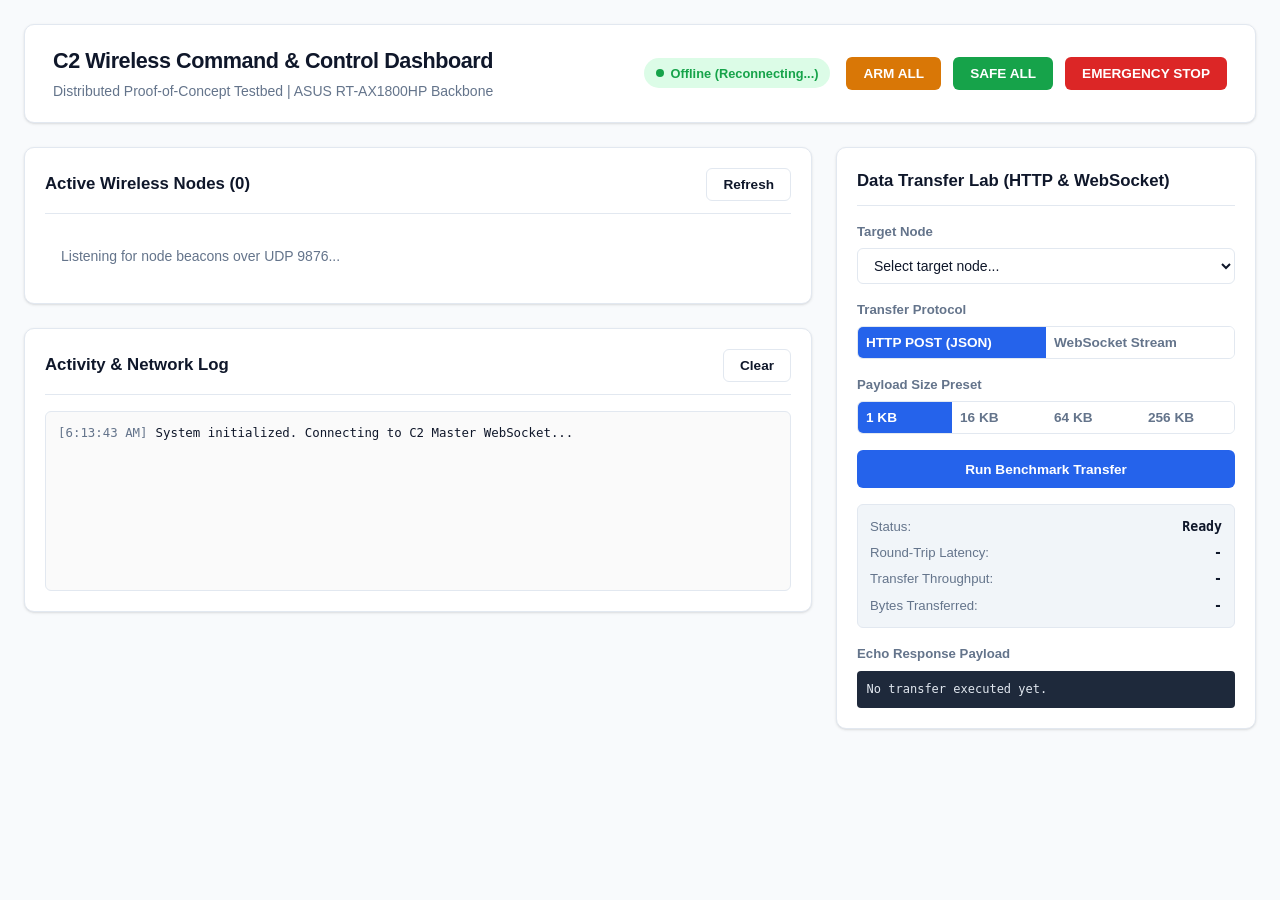
==== web/index.html @ c861ea0a "Initial commit" ====
<!DOCTYPE html>
<html lang="en">
<head>
  <meta charset="UTF-8">
  <meta name="viewport" content="width=device-width, initial-scale=1.0">
  <title>C2 Wireless Command & Control Dashboard</title>
  <style>
    :root {
      --bg-main: #f8fafc;
      --bg-surface: #ffffff;
      --border-color: #e2e8f0;
      --text-main: #0f172a;
      --text-muted: #64748b;
      --primary: #2563eb;
      --primary-hover: #1d4ed8;
      --success: #16a34a;
      --success-bg: #dcfce7;
      --warning: #d97706;
      --warning-bg: #fef3c7;
      --danger: #dc2626;
      --danger-bg: #fee2e2;
      --accent: #0284c7;
      --card-shadow: 0 1px 3px 0 rgb(0 0 0 / 0.1), 0 1px 2px -1px rgb(0 0 0 / 0.1);
      --card-shadow-hover: 0 4px 6px -1px rgb(0 0 0 / 0.1), 0 2px 4px -2px rgb(0 0 0 / 0.1);
    }

    * { box-sizing: border-box; margin: 0; padding: 0; }
    body {
      font-family: -apple-system, BlinkMacSystemFont, "Segoe UI", Roboto, Helvetica, Arial, sans-serif;
      background-color: var(--bg-main);
      color: var(--text-main);
      line-height: 1.5;
      padding: 1.5rem;
    }

    .container { max-width: 1400px; margin: 0 auto; display: flex; flex-direction: column; gap: 1.5rem; }

    /* Header Bar */
    .header-bar {
      background: var(--bg-surface);
      border: 1px solid var(--border-color);
      border-radius: 10px;
      padding: 1.25rem 1.75rem;
      display: flex;
      justify-content: space-between;
      align-items: center;
      box-shadow: var(--card-shadow);
    }
    .header-title h1 { font-size: 1.35rem; font-weight: 700; color: var(--text-main); letter-spacing: -0.02em; }
    .header-title .subtitle { font-size: 0.875rem; color: var(--text-muted); margin-top: 0.2rem; }
    .header-meta { display: flex; align-items: center; gap: 1rem; }
    .badge {
      display: inline-flex;
      align-items: center;
      gap: 0.4rem;
      padding: 0.35rem 0.75rem;
      border-radius: 9999px;
      font-size: 0.8rem;
      font-weight: 600;
    }
    .badge-live { background: var(--success-bg); color: var(--success); }
    .badge-dot { width: 8px; height: 8px; border-radius: 50%; background: currentColor; }

    /* Global Actions */
    .global-actions { display: flex; gap: 0.75rem; }
    button {
      cursor: pointer;
      font-weight: 600;
      font-size: 0.85rem;
      padding: 0.5rem 1rem;
      border-radius: 6px;
      border: 1px solid transparent;
      transition: all 0.15s ease;
      display: inline-flex;
      align-items: center;
      gap: 0.4rem;
    }
    .btn-primary { background: var(--primary); color: white; }
    .btn-primary:hover { background: var(--primary-hover); }
    .btn-success { background: var(--success); color: white; }
    .btn-success:hover { opacity: 0.9; }
    .btn-warning { background: var(--warning); color: white; }
    .btn-warning:hover { opacity: 0.9; }
    .btn-danger { background: var(--danger); color: white; }
    .btn-danger:hover { opacity: 0.9; }
    .btn-outline { background: white; border-color: var(--border-color); color: var(--text-main); }
    .btn-outline:hover { background: #f1f5f9; }

    /* Layout Grid: Left (Nodes & Log), Right (Data Transfer Benchmark) */
    .dashboard-layout {
      display: grid;
      grid-template-columns: 1fr 420px;
      gap: 1.5rem;
    }
    @media (max-width: 1024px) {
      .dashboard-layout { grid-template-columns: 1fr; }
    }

    /* Section Cards */
    .card {
      background: var(--bg-surface);
      border: 1px solid var(--border-color);
      border-radius: 10px;
      padding: 1.25rem;
      box-shadow: var(--card-shadow);
      display: flex;
      flex-direction: column;
      gap: 1rem;
    }
    .card-header {
      display: flex;
      justify-content: space-between;
      align-items: center;
      border-bottom: 1px solid var(--border-color);
      padding-bottom: 0.75rem;
    }
    .card-header h2 { font-size: 1.05rem; font-weight: 700; color: var(--text-main); }

    /* Node Grid */
    .nodes-grid {
      display: grid;
      grid-template-columns: repeat(auto-fill, minmax(280px, 1fr));
      gap: 1rem;
    }
    .node-card {
      border: 1px solid var(--border-color);
      border-radius: 8px;
      padding: 1rem;
      background: #fafafa;
      display: flex;
      flex-direction: column;
      gap: 0.75rem;
      transition: box-shadow 0.15s ease;
    }
    .node-card:hover { box-shadow: var(--card-shadow-hover); }
    .node-card-top {
      display: flex;
      justify-content: space-between;
      align-items: center;
    }
    .node-id { font-weight: 700; font-size: 1rem; color: var(--text-main); }
    .node-ip { font-size: 0.8rem; color: var(--text-muted); font-family: monospace; }
    
    .status-pill {
      font-size: 0.75rem;
      font-weight: 700;
      padding: 0.2rem 0.5rem;
      border-radius: 4px;
      text-transform: uppercase;
    }
    .status-SAFE { background: var(--success-bg); color: var(--success); }
    .status-ARMED { background: var(--warning-bg); color: var(--warning); }
    .status-ESTOP { background: var(--danger-bg); color: var(--danger); }
    .status-FAILSAFE_ACTIVE { background: var(--danger-bg); color: var(--danger); animation: pulse 1s infinite; }

    @keyframes pulse {
      0%, 100% { opacity: 1; }
      50% { opacity: 0.5; }
    }

    .metrics-table {
      width: 100%;
      border-collapse: collapse;
      font-size: 0.825rem;
    }
    .metrics-table td { padding: 0.2rem 0; }
    .metrics-table td:last-child { text-align: right; font-weight: 600; font-family: monospace; }

    .node-actions {
      display: flex;
      gap: 0.4rem;
      margin-top: 0.25rem;
    }
    .node-actions button {
      flex: 1;
      padding: 0.35rem 0.5rem;
      font-size: 0.75rem;
      justify-content: center;
    }

    /* Data Transfer Benchmark Panel */
    .form-group {
      display: flex;
      flex-direction: column;
      gap: 0.4rem;
    }
    .form-group label {
      font-size: 0.825rem;
      font-weight: 600;
      color: var(--text-muted);
    }
    select, input {
      border: 1px solid var(--border-color);
      border-radius: 6px;
      padding: 0.5rem 0.75rem;
      font-size: 0.875rem;
      background: white;
      color: var(--text-main);
    }
    select:focus, input:focus {
      outline: 2px solid var(--primary);
      border-color: transparent;
    }

    .button-group {
      display: flex;
      border: 1px solid var(--border-color);
      border-radius: 6px;
      overflow: hidden;
    }
    .button-group button {
      flex: 1;
      border: none;
      border-radius: 0;
      background: white;
      color: var(--text-muted);
      padding: 0.5rem;
    }
    .button-group button.active {
      background: var(--primary);
      color: white;
    }

    .benchmark-result {
      background: #f1f5f9;
      border: 1px solid var(--border-color);
      border-radius: 6px;
      padding: 0.75rem;
      font-size: 0.825rem;
      display: flex;
      flex-direction: column;
      gap: 0.4rem;
    }
    .result-stat {
      display: flex;
      justify-content: space-between;
    }
    .result-stat span:first-child { color: var(--text-muted); }
    .result-stat span:last-child { font-weight: 700; font-family: monospace; }

    .payload-preview {
      background: #1e293b;
      color: #e2e8f0;
      font-family: monospace;
      font-size: 0.75rem;
      padding: 0.6rem;
      border-radius: 4px;
      max-height: 140px;
      overflow-y: auto;
      white-space: pre-wrap;
      word-break: break-all;
    }

    /* Event Log Feed */
    .log-feed {
      background: #fafafa;
      border: 1px solid var(--border-color);
      border-radius: 6px;
      padding: 0.75rem;
      height: 180px;
      overflow-y: auto;
      font-family: monospace;
      font-size: 0.775rem;
      display: flex;
      flex-direction: column;
      gap: 0.25rem;
    }
    .log-line { display: flex; gap: 0.5rem; }
    .log-time { color: var(--text-muted); }
    .log-msg { color: var(--text-main); }
  </style>
</head>
<body>
  <div class="container">
    <!-- Header -->
    <header class="header-bar">
      <div class="header-title">
        <h1>C2 Wireless Command & Control Dashboard</h1>
        <div class="subtitle">Distributed Proof-of-Concept Testbed | ASUS RT-AX1800HP Backbone</div>
      </div>
      <div class="header-meta">
        <div class="badge badge-live">
          <span class="badge-dot"></span>
          <span id="wsStatus">Connecting...</span>
        </div>
        <div class="global-actions">
          <button class="btn-warning" onclick="broadcastCommand('ARM')">ARM ALL</button>
          <button class="btn-success" onclick="broadcastCommand('SAFE')">SAFE ALL</button>
          <button class="btn-danger" onclick="broadcastCommand('ESTOP')">EMERGENCY STOP</button>
        </div>
      </div>
    </header>

    <!-- Main Content Layout -->
    <div class="dashboard-layout">
      <!-- Left Column: Active Nodes & Event Logs -->
      <div style="display: flex; flex-direction: column; gap: 1.5rem;">
        <!-- Active Nodes Grid -->
        <div class="card">
          <div class="card-header">
            <h2>Active Wireless Nodes (<span id="nodeCount">0</span>)</h2>
            <button class="btn-outline" onclick="fetchNodeStatus()">Refresh</button>
          </div>
          <div class="nodes-grid" id="nodesGrid">
            <div style="color: var(--text-muted); font-size: 0.875rem; padding: 1rem;">
              Listening for node beacons over UDP 9876...
            </div>
          </div>
        </div>

        <!-- Activity & Communication Log -->
        <div class="card">
          <div class="card-header">
            <h2>Activity & Network Log</h2>
            <button class="btn-outline" onclick="clearLog()">Clear</button>
          </div>
          <div class="log-feed" id="logFeed"></div>
        </div>
      </div>

      <!-- Right Column: Interactive Data Transfer Test Panel -->
      <div class="card">
        <div class="card-header">
          <h2>Data Transfer Lab (HTTP & WebSocket)</h2>
        </div>
        
        <div class="form-group">
          <label for="targetNode">Target Node</label>
          <select id="targetNode">
            <option value="">Select target node...</option>
          </select>
        </div>

        <div class="form-group">
          <label>Transfer Protocol</label>
          <div class="button-group">
            <button id="protoHttp" class="active" onclick="selectProtocol('HTTP')">HTTP POST (JSON)</button>
            <button id="protoWs" onclick="selectProtocol('WS')">WebSocket Stream</button>
          </div>
        </div>

        <div class="form-group">
          <label>Payload Size Preset</label>
          <div class="button-group">
            <button class="size-btn active" onclick="selectPayloadSize('1KB', 1024, this)">1 KB</button>
            <button class="size-btn" onclick="selectPayloadSize('16KB', 16384, this)">16 KB</button>
            <button class="size-btn" onclick="selectPayloadSize('64KB', 65536, this)">64 KB</button>
            <button class="size-btn" onclick="selectPayloadSize('256KB', 262144, this)">256 KB</button>
          </div>
        </div>

        <button class="btn-primary" style="justify-content: center; padding: 0.65rem;" onclick="runDataTransferBenchmark()">
          Run Benchmark Transfer
        </button>

        <!-- Benchmark Results Display -->
        <div class="benchmark-result" id="benchResult">
          <div class="result-stat">
            <span>Status:</span>
            <span id="benchStatus">Ready</span>
          </div>
          <div class="result-stat">
            <span>Round-Trip Latency:</span>
            <span id="benchRtt">-</span>
          </div>
          <div class="result-stat">
            <span>Transfer Throughput:</span>
            <span id="benchThroughput">-</span>
          </div>
          <div class="result-stat">
            <span>Bytes Transferred:</span>
            <span id="benchBytes">-</span>
          </div>
        </div>

        <div class="form-group">
          <label>Echo Response Payload</label>
          <pre class="payload-preview" id="payloadPreview">No transfer executed yet.</pre>
        </div>
      </div>
    </div>
  </div>

  <script>
    // State & Config
    let selectedProtocol = 'HTTP';
    let selectedSizeLabel = '1KB';
    let selectedSizeBytes = 1024;
    let peersCache = {};
    let ws = null;

    // Initialize
    window.addEventListener('DOMContentLoaded', () => {
      addLog('System initialized. Connecting to C2 Master WebSocket...');
      connectWebSocket();
      fetchNodeStatus();
      setInterval(fetchNodeStatus, 2000);
    });

    // Logging
    function addLog(msg) {
      const feed = document.getElementById('logFeed');
      const timeStr = new Date().toLocaleTimeString();
      const div = document.createElement('div');
      div.className = 'log-line';
      div.innerHTML = `<span class="log-time">[${timeStr}]</span><span class="log-msg">${msg}</span>`;
      feed.appendChild(div);
      feed.scrollTop = feed.scrollHeight;
    }
    function clearLog() {
      document.getElementById('logFeed').innerHTML = '';
    }

    // Protocol & Payload Selection
    function selectProtocol(proto) {
      selectedProtocol = proto;
      document.getElementById('protoHttp').className = proto === 'HTTP' ? 'active' : '';
      document.getElementById('protoWs').className = proto === 'WS' ? 'active' : '';
      addLog(`Selected transfer protocol: ${proto}`);
    }

    function selectPayloadSize(label, bytes, btn) {
      selectedSizeLabel = label;
      selectedSizeBytes = bytes;
      document.querySelectorAll('.size-btn').forEach(b => b.classList.remove('active'));
      btn.classList.add('active');
    }

    // WebSocket Telemetry Connection
    function connectWebSocket() {
      const proto = window.location.protocol === 'https:' ? 'wss:' : 'ws:';
      const wsUrl = `${proto}//${window.location.host}/ws`;
      ws = new WebSocket(wsUrl);

      ws.onopen = () => {
        document.getElementById('wsStatus').innerText = 'Online (Live Stream)';
        addLog('Connected to C2 Telemetry WebSocket stream.');
      };

      ws.onmessage = (event) => {
        try {
          const data = JSON.parse(event.data);
          if (data.type === 'telemetry_update') {
            updateNodesGrid(data.peers);
          } else if (data.type === 'ws_benchmark_ack') {
            handleWsBenchmarkAck(data);
          }
        } catch (e) {
          console.error('WS parse error:', e);
        }
      };

      ws.onclose = () => {
        document.getElementById('wsStatus').innerText = 'Offline (Reconnecting...)';
        setTimeout(connectWebSocket, 2500);
      };
    }

    // Fetch Status via HTTP REST fallback
    async function fetchNodeStatus() {
      try {
        const resp = await fetch('/api/status');
        if (resp.ok) {
          const data = await resp.json();
          updateNodesGrid(data.peers);
        }
      } catch (err) {
        // Server might be reloading
      }
    }

    // Render Node Grid
    function updateNodesGrid(peers) {
      if (!peers) return;
      peersCache = peers;
      const grid = document.getElementById('nodesGrid');
      const targetSelect = document.getElementById('targetNode');
      const nodeKeys = Object.keys(peers);
      document.getElementById('nodeCount').innerText = nodeKeys.length;

      if (nodeKeys.length === 0) {
        grid.innerHTML = '<div style="color: var(--text-muted); padding: 1rem;">Waiting for node beacons...</div>';
        return;
      }

      // Update Target Dropdown
      const currentTarget = targetSelect.value;
      targetSelect.innerHTML = '<option value="">Select target node...</option>';
      nodeKeys.forEach(id => {
        const opt = document.createElement('option');
        opt.value = id;
        opt.text = `${id} (${peers[id].ip}:${peers[id].http_port})`;
        if (id === currentTarget) opt.selected = true;
        targetSelect.appendChild(opt);
      });

      // Update Cards
      grid.innerHTML = '';
      nodeKeys.forEach(id => {
        const node = peers[id];
        const card = document.createElement('div');
        card.className = 'node-card';
        card.innerHTML = `
          <div class="node-card-top">
            <div>
              <div class="node-id">${node.node_id}</div>
              <div class="node-ip">${node.ip}:${node.http_port} (${node.role})</div>
            </div>
            <span class="status-pill status-${node.state}">${node.state}</span>
          </div>
          <table class="metrics-table">
            <tr><td>Round-Trip Time</td><td style="color: ${node.rtt_ms < 20 ? 'var(--success)' : 'var(--warning)'}">${node.rtt_ms} ms</td></tr>
            <tr><td>Wireless Jitter</td><td>${node.jitter_ms} ms</td></tr>
            <tr><td>Packet Loss</td><td style="color: ${node.packet_loss_pct > 0 ? 'var(--danger)' : 'var(--text-main)'}">${node.packet_loss_pct}%</td></tr>
            <tr><td>CPU Load / Uptime</td><td>${node.cpu_load} / ${Math.round(node.uptime_sec)}s</td></tr>
          </table>
          <div class="node-actions">
            <button class="btn-outline" onclick="sendNodeCommand('${id}', 'PING')">Ping</button>
            <button class="btn-warning" onclick="sendNodeCommand('${id}', 'ARM')">Arm</button>
            <button class="btn-success" onclick="sendNodeCommand('${id}', 'SAFE')">Safe</button>
            <button class="btn-danger" onclick="sendNodeCommand('${id}', 'ESTOP')">E-Stop</button>
          </div>
        `;
        grid.appendChild(card);
      });
    }

    // Node Commands (HTTP POST)
    async function sendNodeCommand(nodeId, cmd) {
      const node = peersCache[nodeId];
      if (!node) return;
      addLog(`Sending command [${cmd}] to ${nodeId}...`);

      try {
        // Direct to worker's HTTP API (CORS enabled)
        const url = `http://${node.ip}:${node.http_port}/api/command`;
        const resp = await fetch(url, {
          method: 'POST',
          headers: { 'Content-Type': 'application/json' },
          body: JSON.stringify({ command: cmd, target_id: nodeId })
        });
        const resJson = await resp.json();
        addLog(`[${nodeId}] Response: ${JSON.stringify(resJson)}`);
        fetchNodeStatus();
      } catch (err) {
        addLog(`Error executing command on ${nodeId}: ${err}`);
      }
    }

    async function broadcastCommand(cmd) {
      addLog(`Broadcasting global command: [${cmd}]`);
      for (const id of Object.keys(peersCache)) {
        sendNodeCommand(id, cmd);
      }
    }

    // Benchmark Execution (HTTP POST vs. WebSocket)
    let wsBenchStartTime = 0;
    let wsBenchBytes = 0;

    async function runDataTransferBenchmark() {
      const targetId = document.getElementById('targetNode').value;
      if (!targetId) {
        alert('Please select a target node from the dropdown.');
        return;
      }
      const node = peersCache[targetId];
      if (!node) return;

      document.getElementById('benchStatus').innerText = 'Transferring...';
      document.getElementById('benchStatus').style.color = 'var(--primary)';

      // Generate synthetic test payload of specified size
      const dummyChunk = 'X'.repeat(64);
      const repeatCount = Math.floor(selectedSizeBytes / 64);
      const testData = dummyChunk.repeat(repeatCount);

      if (selectedProtocol === 'HTTP') {
        // HTTP POST Data Transfer Test
        const startTs = performance.now();
        const clientSendTs = Date.now() / 1000.0;
        const payload = {
          preset: selectedSizeLabel,
          client_timestamp: clientSendTs,
          data: testData
        };

        try {
          const url = `http://${node.ip}:${node.http_port}/api/benchmark`;
          const resp = await fetch(url, {
            method: 'POST',
            headers: { 'Content-Type': 'application/json' },
            body: JSON.stringify(payload)
          });
          const durationMs = performance.now() - startTs;
          const resJson = await resp.json();

          const totalBytes = JSON.stringify(payload).length;
          const throughputKbps = (totalBytes / 1024) / (durationMs / 1000);

          document.getElementById('benchStatus').innerText = 'HTTP Success';
          document.getElementById('benchStatus').style.color = 'var(--success)';
          document.getElementById('benchRtt').innerText = `${durationMs.toFixed(1)} ms`;
          document.getElementById('benchThroughput').innerText = `${throughputKbps.toFixed(1)} KB/s (${(throughputKbps/1024).toFixed(2)} MB/s)`;
          document.getElementById('benchBytes').innerText = `${(totalBytes/1024).toFixed(1)} KB`;
          document.getElementById('payloadPreview').innerText = JSON.stringify(resJson, null, 2);

          addLog(`HTTP Benchmark to ${targetId}: ${totalBytes} bytes in ${durationMs.toFixed(1)}ms (${throughputKbps.toFixed(1)} KB/s)`);
        } catch (err) {
          document.getElementById('benchStatus').innerText = 'HTTP Failed';
          document.getElementById('benchStatus').style.color = 'var(--danger)';
          addLog(`HTTP Benchmark error: ${err}`);
        }
      } else {
        // WebSocket Streaming Data Transfer Test
        if (!ws || ws.readyState !== WebSocket.OPEN) {
          alert('Master WebSocket is not connected.');
          return;
        }

        wsBenchStartTime = performance.now();
        const payload = {
          action: 'ws_benchmark',
          target_id: targetId,
          preset: selectedSizeLabel,
          timestamp: Date.now() / 1000.0,
          data: testData
        };
        const rawStr = JSON.stringify(payload);
        wsBenchBytes = rawStr.length;
        ws.send(rawStr);
      }
    }

    function handleWsBenchmarkAck(data) {
      const durationMs = performance.now() - wsBenchStartTime;
      const throughputKbps = (wsBenchBytes / 1024) / (durationMs / 1000);

      document.getElementById('benchStatus').innerText = 'WebSocket Success';
      document.getElementById('benchStatus').style.color = 'var(--success)';
      document.getElementById('benchRtt').innerText = `${durationMs.toFixed(1)} ms`;
      document.getElementById('benchThroughput').innerText = `${throughputKbps.toFixed(1)} KB/s (${(throughputKbps/1024).toFixed(2)} MB/s)`;
      document.getElementById('benchBytes').innerText = `${(wsBenchBytes/1024).toFixed(1)} KB`;
      document.getElementById('payloadPreview').innerText = JSON.stringify(data, null, 2);

      addLog(`WebSocket Benchmark completed: ${wsBenchBytes} bytes in ${durationMs.toFixed(1)}ms (${throughputKbps.toFixed(1)} KB/s)`);
    }
  </script>
</body>
</html>
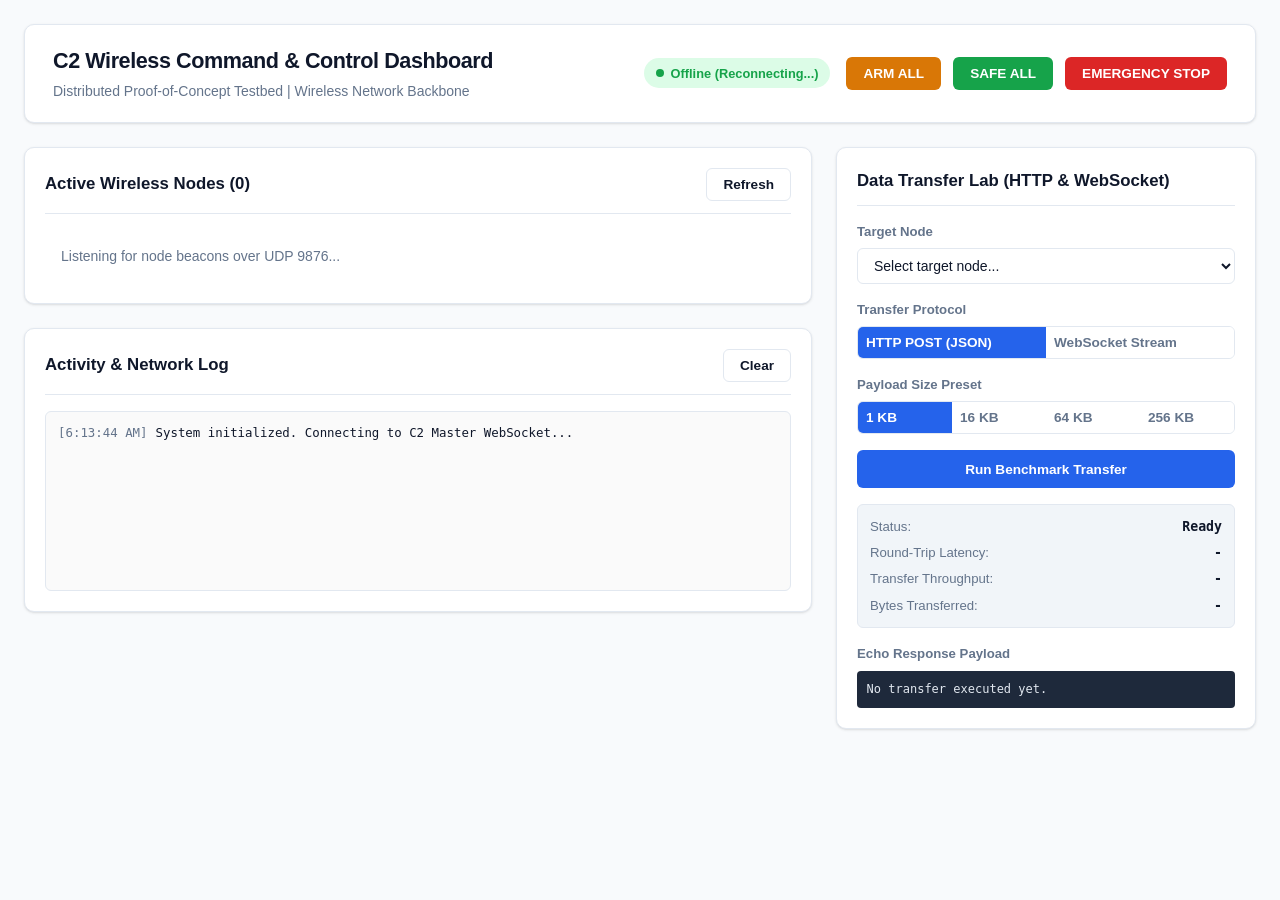
==== commit 7f316000: "Update README and index.html to generalize network references and improve clarity" ====
--- a/web/index.html
+++ b/web/index.html
@@ -276,7 +276,7 @@
     <header class="header-bar">
       <div class="header-title">
         <h1>C2 Wireless Command & Control Dashboard</h1>
-        <div class="subtitle">Distributed Proof-of-Concept Testbed | ASUS RT-AX1800HP Backbone</div>
+        <div class="subtitle">Distributed Proof-of-Concept Testbed | Wireless Network Backbone</div>
       </div>
       <div class="header-meta">
         <div class="badge badge-live">
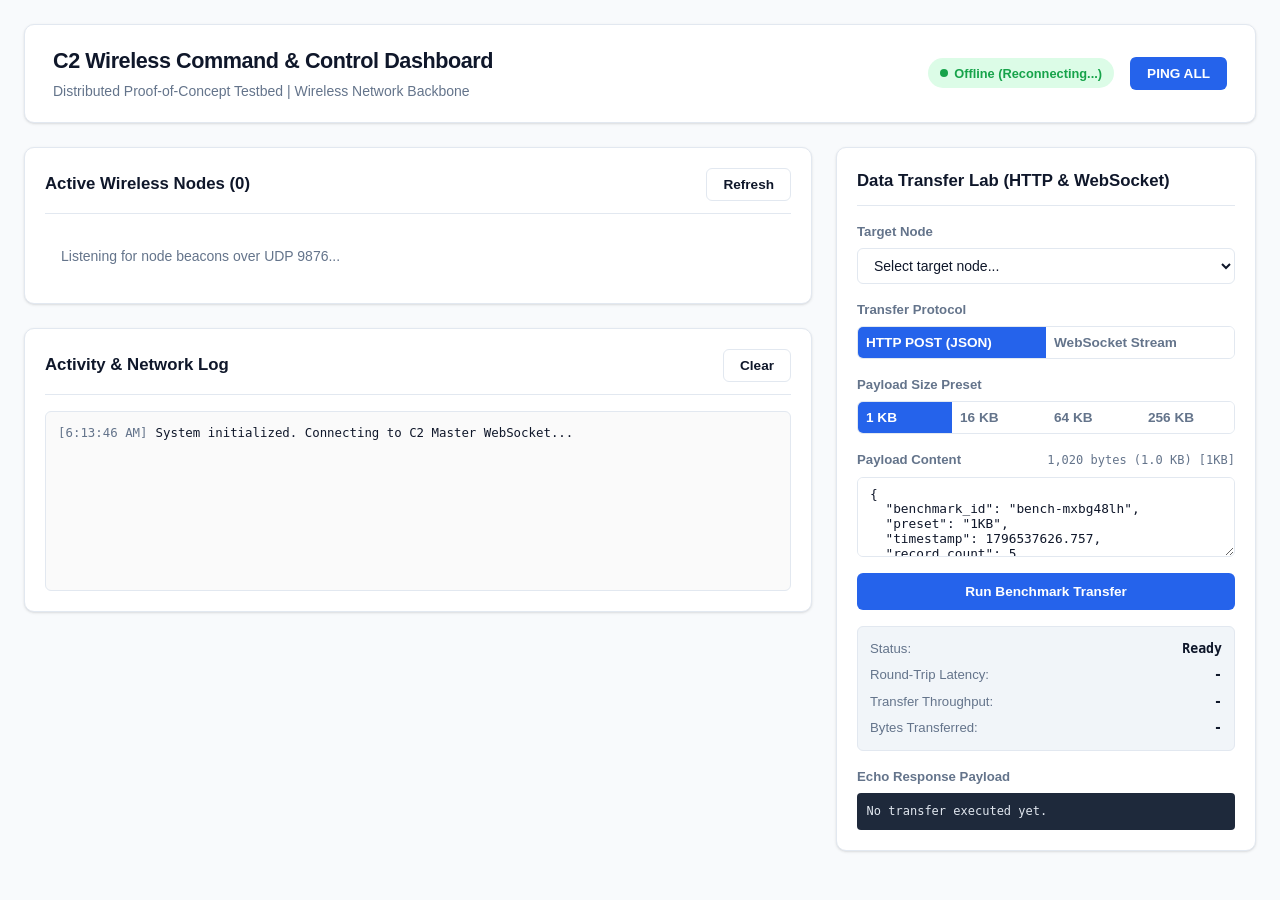
==== commit d7b40e77: "feat(ui): add custom payload textarea, simulated JSON generator, and PING ALL button" ====
--- a/web/index.html
+++ b/web/index.html
@@ -141,23 +141,6 @@
     .node-id { font-weight: 700; font-size: 1rem; color: var(--text-main); }
     .node-ip { font-size: 0.8rem; color: var(--text-muted); font-family: monospace; }
     
-    .status-pill {
-      font-size: 0.75rem;
-      font-weight: 700;
-      padding: 0.2rem 0.5rem;
-      border-radius: 4px;
-      text-transform: uppercase;
-    }
-    .status-SAFE { background: var(--success-bg); color: var(--success); }
-    .status-ARMED { background: var(--warning-bg); color: var(--warning); }
-    .status-ESTOP { background: var(--danger-bg); color: var(--danger); }
-    .status-FAILSAFE_ACTIVE { background: var(--danger-bg); color: var(--danger); animation: pulse 1s infinite; }
-
-    @keyframes pulse {
-      0%, 100% { opacity: 1; }
-      50% { opacity: 0.5; }
-    }
-
     .metrics-table {
       width: 100%;
       border-collapse: collapse;
@@ -189,7 +172,7 @@
       font-weight: 600;
       color: var(--text-muted);
     }
-    select, input {
+    select, input, textarea {
       border: 1px solid var(--border-color);
       border-radius: 6px;
       padding: 0.5rem 0.75rem;
@@ -197,9 +180,21 @@
       background: white;
       color: var(--text-main);
     }
-    select:focus, input:focus {
+    textarea {
+      font-family: monospace;
+      font-size: 0.8rem;
+      resize: vertical;
+      min-height: 80px;
+    }
+    select:focus, input:focus, textarea:focus {
       outline: 2px solid var(--primary);
       border-color: transparent;
+    }
+    .byte-counter {
+      font-size: 0.75rem;
+      color: var(--text-muted);
+      text-align: right;
+      font-family: monospace;
     }
 
     .button-group {
@@ -284,9 +279,7 @@
           <span id="wsStatus">Connecting...</span>
         </div>
         <div class="global-actions">
-          <button class="btn-warning" onclick="broadcastCommand('ARM')">ARM ALL</button>
-          <button class="btn-success" onclick="broadcastCommand('SAFE')">SAFE ALL</button>
-          <button class="btn-danger" onclick="broadcastCommand('ESTOP')">EMERGENCY STOP</button>
+          <button class="btn-primary" onclick="broadcastCommand('PING')">PING ALL</button>
         </div>
       </div>
     </header>
@@ -349,6 +342,14 @@
           </div>
         </div>
 
+        <div class="form-group">
+          <div style="display: flex; justify-content: space-between; align-items: baseline;">
+            <label for="benchCustomPayload">Payload Content</label>
+            <span class="byte-counter" id="benchByteCount">0 bytes</span>
+          </div>
+          <textarea id="benchCustomPayload" rows="4" placeholder="Enter or paste custom payload data here..."></textarea>
+        </div>
+
         <button class="btn-primary" style="justify-content: center; padding: 0.65rem;" onclick="runDataTransferBenchmark()">
           Run Benchmark Transfer
         </button>
@@ -389,12 +390,74 @@
     let peersCache = {};
     let ws = null;
 
+    // Synthetic JSON benchmark payload generator
+    function generateSyntheticData(targetBytes) {
+      const nowTs = Date.now();
+      const baseObj = {
+        benchmark_id: `bench-${nowTs.toString(36)}`,
+        preset: selectedSizeLabel,
+        timestamp: nowTs / 1000.0,
+        record_count: 0,
+        records: []
+      };
+
+      const sampleStatuses = ["OK", "WARN", "SYNC", "IDLE"];
+      const estimatedRecordSize = targetBytes > 32768 ? 165.5 : 162;
+      const estimatedCount = Math.max(1, Math.floor((targetBytes - 115) / estimatedRecordSize));
+      const nowSec = Math.floor(nowTs / 1000);
+
+      for (let i = 1; i <= estimatedCount; i++) {
+        baseObj.records.push({
+          id: i,
+          timestamp: nowSec + i,
+          status: sampleStatuses[(i - 1) % sampleStatuses.length],
+          channel: (i % 8) + 1,
+          metric_val: Math.round(((i * 7.3) % 100) * 10) / 10,
+          payload: `chunk_${i}_${(i * 997).toString(16)}`
+        });
+      }
+      baseObj.record_count = baseObj.records.length;
+
+      let result = JSON.stringify(baseObj, null, 2);
+
+      if (result.length < targetBytes && baseObj.records.length > 0) {
+        const diff = targetBytes - result.length;
+        if (diff > 12) {
+          baseObj.records[baseObj.records.length - 1].payload += "_pad_" + "0".repeat(diff - 9);
+          result = JSON.stringify(baseObj, null, 2);
+        }
+      }
+
+      return result;
+    }
+
+    function updateByteCounter(label) {
+      const textarea = document.getElementById('benchCustomPayload');
+      const counter = document.getElementById('benchByteCount');
+      if (!textarea || !counter) return;
+      const byteLen = new Blob([textarea.value]).size;
+      const presetTag = label || selectedSizeLabel;
+      counter.innerText = `${byteLen.toLocaleString()} bytes (${(byteLen / 1024).toFixed(1)} KB) [${presetTag}]`;
+    }
+
     // Initialize
     window.addEventListener('DOMContentLoaded', () => {
       addLog('System initialized. Connecting to C2 Master WebSocket...');
       connectWebSocket();
       fetchNodeStatus();
       setInterval(fetchNodeStatus, 2000);
+
+      const payloadArea = document.getElementById('benchCustomPayload');
+      if (payloadArea) {
+        payloadArea.addEventListener('input', () => {
+          selectedSizeLabel = 'Custom';
+          document.querySelectorAll('.size-btn').forEach(b => b.classList.remove('active'));
+          updateByteCounter('Custom');
+        });
+      }
+
+      const defaultBtn = document.querySelector('.size-btn');
+      selectPayloadSize('1KB', 1024, defaultBtn);
     });
 
     // Logging
@@ -423,10 +486,15 @@
       selectedSizeLabel = label;
       selectedSizeBytes = bytes;
       document.querySelectorAll('.size-btn').forEach(b => b.classList.remove('active'));
-      btn.classList.add('active');
-    }
-
-    // WebSocket Telemetry Connection
+      if (btn) btn.classList.add('active');
+      const textarea = document.getElementById('benchCustomPayload');
+      if (textarea) {
+        textarea.value = generateSyntheticData(bytes);
+        updateByteCounter(label);
+      }
+    }
+
+    // WebSocket Telemetry Connection (Master Live Stream)
     function connectWebSocket() {
       const proto = window.location.protocol === 'https:' ? 'wss:' : 'ws:';
       const wsUrl = `${proto}//${window.location.host}/ws`;
@@ -442,8 +510,6 @@
           const data = JSON.parse(event.data);
           if (data.type === 'telemetry_update') {
             updateNodesGrid(data.peers);
-          } else if (data.type === 'ws_benchmark_ack') {
-            handleWsBenchmarkAck(data);
           }
         } catch (e) {
           console.error('WS parse error:', e);
@@ -506,7 +572,6 @@
               <div class="node-id">${node.node_id}</div>
               <div class="node-ip">${node.ip}:${node.http_port} (${node.role})</div>
             </div>
-            <span class="status-pill status-${node.state}">${node.state}</span>
           </div>
           <table class="metrics-table">
             <tr><td>Round-Trip Time</td><td style="color: ${node.rtt_ms < 20 ? 'var(--success)' : 'var(--warning)'}">${node.rtt_ms} ms</td></tr>
@@ -516,9 +581,6 @@
           </table>
           <div class="node-actions">
             <button class="btn-outline" onclick="sendNodeCommand('${id}', 'PING')">Ping</button>
-            <button class="btn-warning" onclick="sendNodeCommand('${id}', 'ARM')">Arm</button>
-            <button class="btn-success" onclick="sendNodeCommand('${id}', 'SAFE')">Safe</button>
-            <button class="btn-danger" onclick="sendNodeCommand('${id}', 'ESTOP')">E-Stop</button>
           </div>
         `;
         grid.appendChild(card);
@@ -532,7 +594,6 @@
       addLog(`Sending command [${cmd}] to ${nodeId}...`);
 
       try {
-        // Direct to worker's HTTP API (CORS enabled)
         const url = `http://${node.ip}:${node.http_port}/api/command`;
         const resp = await fetch(url, {
           method: 'POST',
@@ -555,9 +616,6 @@
     }
 
     // Benchmark Execution (HTTP POST vs. WebSocket)
-    let wsBenchStartTime = 0;
-    let wsBenchBytes = 0;
-
     async function runDataTransferBenchmark() {
       const targetId = document.getElementById('targetNode').value;
       if (!targetId) {
@@ -567,13 +625,11 @@
       const node = peersCache[targetId];
       if (!node) return;
 
+      const payloadArea = document.getElementById('benchCustomPayload');
+      const payloadText = (payloadArea && payloadArea.value) ? payloadArea.value : generateSyntheticData(selectedSizeBytes);
+
       document.getElementById('benchStatus').innerText = 'Transferring...';
       document.getElementById('benchStatus').style.color = 'var(--primary)';
-
-      // Generate synthetic test payload of specified size
-      const dummyChunk = 'X'.repeat(64);
-      const repeatCount = Math.floor(selectedSizeBytes / 64);
-      const testData = dummyChunk.repeat(repeatCount);
 
       if (selectedProtocol === 'HTTP') {
         // HTTP POST Data Transfer Test
@@ -582,7 +638,7 @@
         const payload = {
           preset: selectedSizeLabel,
           client_timestamp: clientSendTs,
-          data: testData
+          data: payloadText
         };
 
         try {
@@ -595,7 +651,7 @@
           const durationMs = performance.now() - startTs;
           const resJson = await resp.json();
 
-          const totalBytes = JSON.stringify(payload).length;
+          const totalBytes = new Blob([JSON.stringify(payload)]).size;
           const throughputKbps = (totalBytes / 1024) / (durationMs / 1000);
 
           document.getElementById('benchStatus').innerText = 'HTTP Success';
@@ -612,38 +668,75 @@
           addLog(`HTTP Benchmark error: ${err}`);
         }
       } else {
-        // WebSocket Streaming Data Transfer Test
-        if (!ws || ws.readyState !== WebSocket.OPEN) {
-          alert('Master WebSocket is not connected.');
+        // Direct WebSocket Streaming Data Transfer Test
+        const wsProto = window.location.protocol === 'https:' ? 'wss:' : 'ws:';
+        const targetWsUrl = `${wsProto}//${node.ip}:${node.http_port}/ws`;
+        addLog(`Connecting direct WebSocket to ${targetId} (${targetWsUrl})...`);
+
+        let benchWs;
+        try {
+          benchWs = new WebSocket(targetWsUrl);
+        } catch (e) {
+          document.getElementById('benchStatus').innerText = 'WS Error';
+          document.getElementById('benchStatus').style.color = 'var(--danger)';
+          addLog(`Failed to connect WebSocket to ${targetId}: ${e}`);
           return;
         }
 
-        wsBenchStartTime = performance.now();
-        const payload = {
-          action: 'ws_benchmark',
-          target_id: targetId,
-          preset: selectedSizeLabel,
-          timestamp: Date.now() / 1000.0,
-          data: testData
+        const wsTimeout = setTimeout(() => {
+          if (benchWs.readyState !== WebSocket.CLOSED) {
+            benchWs.close();
+            document.getElementById('benchStatus').innerText = 'WS Timeout';
+            document.getElementById('benchStatus').style.color = 'var(--danger)';
+            addLog(`WebSocket benchmark to ${targetId} timed out (> 10s).`);
+          }
+        }, 10000);
+
+        benchWs.onopen = () => {
+          const wsStartTime = performance.now();
+          const payload = {
+            action: 'ws_benchmark',
+            target_id: targetId,
+            preset: selectedSizeLabel,
+            timestamp: Date.now() / 1000.0,
+            data: payloadText
+          };
+          const rawStr = JSON.stringify(payload);
+          const rawBytes = new Blob([rawStr]).size;
+
+          benchWs.onmessage = (event) => {
+            try {
+              const data = JSON.parse(event.data);
+              if (data.type === 'ws_benchmark_ack') {
+                clearTimeout(wsTimeout);
+                const durationMs = performance.now() - wsStartTime;
+                const throughputKbps = (rawBytes / 1024) / (durationMs / 1000);
+
+                document.getElementById('benchStatus').innerText = 'WebSocket Success';
+                document.getElementById('benchStatus').style.color = 'var(--success)';
+                document.getElementById('benchRtt').innerText = `${durationMs.toFixed(1)} ms`;
+                document.getElementById('benchThroughput').innerText = `${throughputKbps.toFixed(1)} KB/s (${(throughputKbps/1024).toFixed(2)} MB/s)`;
+                document.getElementById('benchBytes').innerText = `${(rawBytes/1024).toFixed(1)} KB`;
+                document.getElementById('payloadPreview').innerText = JSON.stringify(data, null, 2);
+
+                addLog(`WebSocket Benchmark to ${targetId}: ${rawBytes} bytes in ${durationMs.toFixed(1)}ms (${throughputKbps.toFixed(1)} KB/s)`);
+                benchWs.close();
+              }
+            } catch (e) {
+              console.error('Benchmark WS parse error:', e);
+            }
+          };
+
+          benchWs.send(rawStr);
         };
-        const rawStr = JSON.stringify(payload);
-        wsBenchBytes = rawStr.length;
-        ws.send(rawStr);
-      }
-    }
-
-    function handleWsBenchmarkAck(data) {
-      const durationMs = performance.now() - wsBenchStartTime;
-      const throughputKbps = (wsBenchBytes / 1024) / (durationMs / 1000);
-
-      document.getElementById('benchStatus').innerText = 'WebSocket Success';
-      document.getElementById('benchStatus').style.color = 'var(--success)';
-      document.getElementById('benchRtt').innerText = `${durationMs.toFixed(1)} ms`;
-      document.getElementById('benchThroughput').innerText = `${throughputKbps.toFixed(1)} KB/s (${(throughputKbps/1024).toFixed(2)} MB/s)`;
-      document.getElementById('benchBytes').innerText = `${(wsBenchBytes/1024).toFixed(1)} KB`;
-      document.getElementById('payloadPreview').innerText = JSON.stringify(data, null, 2);
-
-      addLog(`WebSocket Benchmark completed: ${wsBenchBytes} bytes in ${durationMs.toFixed(1)}ms (${throughputKbps.toFixed(1)} KB/s)`);
+
+        benchWs.onerror = (err) => {
+          clearTimeout(wsTimeout);
+          document.getElementById('benchStatus').innerText = 'WebSocket Failed';
+          document.getElementById('benchStatus').style.color = 'var(--danger)';
+          addLog(`WebSocket Benchmark error on ${targetId}`);
+        };
+      }
     }
   </script>
 </body>
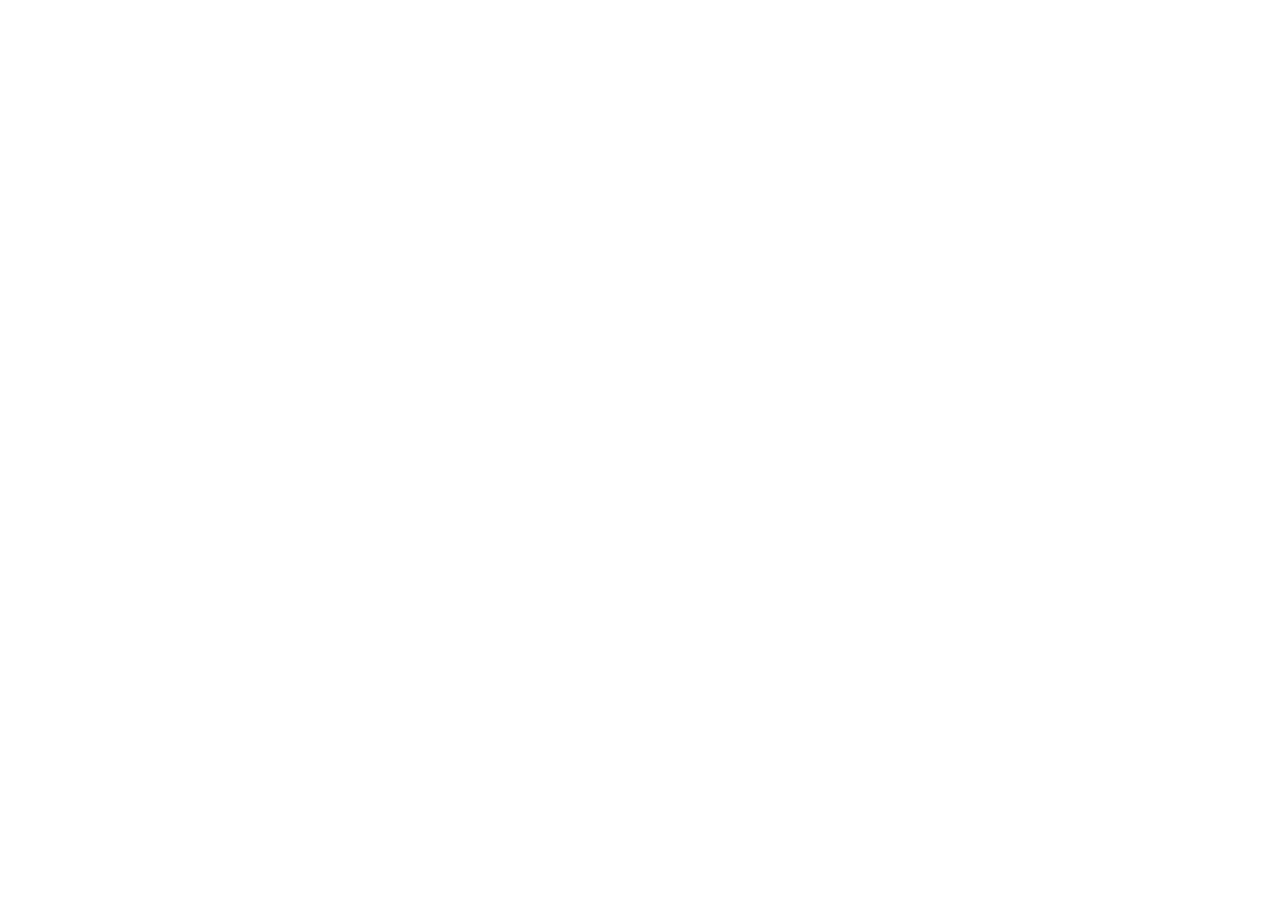
==== commit b6ab6d88: "Refactor code structure for improved readability and maintainability" ====
--- a/web/index.html
+++ b/web/index.html
@@ -33,6 +33,8 @@
       padding: 1.5rem;
     }
 
+    [x-cloak] { display: none !important; }
+
     .container { max-width: 1400px; margin: 0 auto; display: flex; flex-direction: column; gap: 1.5rem; }
 
     /* Header Bar */
@@ -59,6 +61,7 @@
       font-weight: 600;
     }
     .badge-live { background: var(--success-bg); color: var(--success); }
+    .badge-offline { background: var(--warning-bg); color: var(--warning); }
     .badge-dot { width: 8px; height: 8px; border-radius: 50%; background: currentColor; }
 
     /* Global Actions */
@@ -264,8 +267,11 @@
     .log-time { color: var(--text-muted); }
     .log-msg { color: var(--text-main); }
   </style>
+
+  <!-- Offline-vendored Alpine.js with fallback to static / CDN -->
+  <script defer src="/static/alpine.min.js"></script>
 </head>
-<body>
+<body x-data="c2Dashboard()" x-cloak>
   <div class="container">
     <!-- Header -->
     <header class="header-bar">
@@ -274,12 +280,12 @@
         <div class="subtitle">Distributed Proof-of-Concept Testbed | Wireless Network Backbone</div>
       </div>
       <div class="header-meta">
-        <div class="badge badge-live">
+        <div class="badge" :class="wsStatus.includes('Online') ? 'badge-live' : 'badge-offline'">
           <span class="badge-dot"></span>
-          <span id="wsStatus">Connecting...</span>
+          <span x-text="wsStatus"></span>
         </div>
         <div class="global-actions">
-          <button class="btn-primary" onclick="broadcastCommand('PING')">PING ALL</button>
+          <button class="btn-primary" @click="broadcastCommand('PING')">PING ALL</button>
         </div>
       </div>
     </header>
@@ -291,13 +297,44 @@
         <!-- Active Nodes Grid -->
         <div class="card">
           <div class="card-header">
-            <h2>Active Wireless Nodes (<span id="nodeCount">0</span>)</h2>
-            <button class="btn-outline" onclick="fetchNodeStatus()">Refresh</button>
-          </div>
-          <div class="nodes-grid" id="nodesGrid">
-            <div style="color: var(--text-muted); font-size: 0.875rem; padding: 1rem;">
+            <h2>Active Wireless Nodes (<span x-text="peerList.length">0</span>)</h2>
+            <button class="btn-outline" @click="fetchNodeStatus(true)">Refresh</button>
+          </div>
+          <div class="nodes-grid">
+            <div x-show="peerList.length === 0" style="color: var(--text-muted); font-size: 0.875rem; padding: 1rem;">
               Listening for node beacons over UDP 9876...
             </div>
+            <template x-for="node in peerList" :key="node.id">
+              <div class="node-card">
+                <div class="node-card-top">
+                  <div>
+                    <div class="node-id" x-text="node.node_id"></div>
+                    <div class="node-ip" x-text="`${node.ip}:${node.http_port} (${node.role})`"></div>
+                  </div>
+                </div>
+                <table class="metrics-table">
+                  <tr>
+                    <td>Round-Trip Time</td>
+                    <td :style="node.rtt_ms < 20 ? 'color: var(--success)' : 'color: var(--warning)'" x-text="`${node.rtt_ms} ms`"></td>
+                  </tr>
+                  <tr>
+                    <td>Wireless Jitter</td>
+                    <td x-text="`${node.jitter_ms} ms`"></td>
+                  </tr>
+                  <tr>
+                    <td>Packet Loss</td>
+                    <td :style="node.packet_loss_pct > 0 ? 'color: var(--danger)' : 'color: var(--text-main)'" x-text="`${node.packet_loss_pct}%`"></td>
+                  </tr>
+                  <tr>
+                    <td>CPU Load / Uptime</td>
+                    <td x-text="`${node.cpu_load} / ${Math.round(node.uptime_sec)}s`"></td>
+                  </tr>
+                </table>
+                <div class="node-actions">
+                  <button class="btn-outline" @click="sendNodeCommand(node.id, 'PING')">Ping</button>
+                </div>
+              </div>
+            </template>
           </div>
         </div>
 
@@ -305,9 +342,16 @@
         <div class="card">
           <div class="card-header">
             <h2>Activity & Network Log</h2>
-            <button class="btn-outline" onclick="clearLog()">Clear</button>
-          </div>
-          <div class="log-feed" id="logFeed"></div>
+            <button class="btn-outline" @click="logs = []">Clear</button>
+          </div>
+          <div class="log-feed" x-ref="logFeed">
+            <template x-for="log in logs" :key="log.id">
+              <div class="log-line">
+                <span class="log-time" x-text="`[${log.time}]`"></span>
+                <span class="log-msg" x-text="log.msg"></span>
+              </div>
+            </template>
+          </div>
         </div>
       </div>
 
@@ -319,424 +363,377 @@
         
         <div class="form-group">
           <label for="targetNode">Target Node</label>
-          <select id="targetNode">
+          <select id="targetNode" x-model="selectedTarget">
             <option value="">Select target node...</option>
+            <template x-for="node in peerList" :key="node.id">
+              <option :value="node.id" x-text="`${node.id} (${node.ip}:${node.http_port})`"></option>
+            </template>
           </select>
         </div>
 
         <div class="form-group">
           <label>Transfer Protocol</label>
           <div class="button-group">
-            <button id="protoHttp" class="active" onclick="selectProtocol('HTTP')">HTTP POST (JSON)</button>
-            <button id="protoWs" onclick="selectProtocol('WS')">WebSocket Stream</button>
+            <button :class="selectedProtocol === 'HTTP' ? 'active' : ''" @click="selectProtocol('HTTP')">HTTP POST (JSON)</button>
+            <button :class="selectedProtocol === 'WS' ? 'active' : ''" @click="selectProtocol('WS')">WebSocket Stream</button>
           </div>
         </div>
 
         <div class="form-group">
           <label>Payload Size Preset</label>
           <div class="button-group">
-            <button class="size-btn active" onclick="selectPayloadSize('1KB', 1024, this)">1 KB</button>
-            <button class="size-btn" onclick="selectPayloadSize('16KB', 16384, this)">16 KB</button>
-            <button class="size-btn" onclick="selectPayloadSize('64KB', 65536, this)">64 KB</button>
-            <button class="size-btn" onclick="selectPayloadSize('256KB', 262144, this)">256 KB</button>
+            <button :class="selectedSizeLabel === '1KB' ? 'size-btn active' : 'size-btn'" @click="selectPayloadSize('1KB', 1024)">1 KB</button>
+            <button :class="selectedSizeLabel === '16KB' ? 'size-btn active' : 'size-btn'" @click="selectPayloadSize('16KB', 16384)">16 KB</button>
+            <button :class="selectedSizeLabel === '64KB' ? 'size-btn active' : 'size-btn'" @click="selectPayloadSize('64KB', 65536)">64 KB</button>
+            <button :class="selectedSizeLabel === '256KB' ? 'size-btn active' : 'size-btn'" @click="selectPayloadSize('256KB', 262144)">256 KB</button>
           </div>
         </div>
 
         <div class="form-group">
           <div style="display: flex; justify-content: space-between; align-items: baseline;">
             <label for="benchCustomPayload">Payload Content</label>
-            <span class="byte-counter" id="benchByteCount">0 bytes</span>
-          </div>
-          <textarea id="benchCustomPayload" rows="4" placeholder="Enter or paste custom payload data here..."></textarea>
-        </div>
-
-        <button class="btn-primary" style="justify-content: center; padding: 0.65rem;" onclick="runDataTransferBenchmark()">
+            <span class="byte-counter" x-text="byteCountText"></span>
+          </div>
+          <textarea id="benchCustomPayload" rows="4" x-model="payloadText" @input="selectedSizeLabel = 'Custom'" placeholder="Enter or paste custom payload data here..."></textarea>
+        </div>
+
+        <button class="btn-primary" style="justify-content: center; padding: 0.65rem;" @click="runDataTransferBenchmark()">
           Run Benchmark Transfer
         </button>
 
         <!-- Benchmark Results Display -->
-        <div class="benchmark-result" id="benchResult">
+        <div class="benchmark-result">
           <div class="result-stat">
             <span>Status:</span>
-            <span id="benchStatus">Ready</span>
+            <span :style="{ color: bench.statusColor }" x-text="bench.status"></span>
           </div>
           <div class="result-stat">
             <span>Round-Trip Latency:</span>
-            <span id="benchRtt">-</span>
+            <span x-text="bench.rtt"></span>
           </div>
           <div class="result-stat">
             <span>Transfer Throughput:</span>
-            <span id="benchThroughput">-</span>
+            <span x-text="bench.throughput"></span>
           </div>
           <div class="result-stat">
             <span>Bytes Transferred:</span>
-            <span id="benchBytes">-</span>
+            <span x-text="bench.bytes"></span>
           </div>
         </div>
 
         <div class="form-group">
           <label>Echo Response Payload</label>
-          <pre class="payload-preview" id="payloadPreview">No transfer executed yet.</pre>
+          <pre class="payload-preview" x-text="bench.preview"></pre>
         </div>
       </div>
     </div>
   </div>
 
   <script>
-    // State & Config
-    let selectedProtocol = 'HTTP';
-    let selectedSizeLabel = '1KB';
-    let selectedSizeBytes = 1024;
-    let peersCache = {};
-    let ws = null;
-
-    // Synthetic JSON benchmark payload generator
-    function generateSyntheticData(targetBytes) {
-      const nowTs = Date.now();
-      const baseObj = {
-        benchmark_id: `bench-${nowTs.toString(36)}`,
-        preset: selectedSizeLabel,
-        timestamp: nowTs / 1000.0,
-        record_count: 0,
-        records: []
-      };
-
-      const sampleStatuses = ["OK", "WARN", "SYNC", "IDLE"];
-      const estimatedRecordSize = targetBytes > 32768 ? 165.5 : 162;
-      const estimatedCount = Math.max(1, Math.floor((targetBytes - 115) / estimatedRecordSize));
-      const nowSec = Math.floor(nowTs / 1000);
-
-      for (let i = 1; i <= estimatedCount; i++) {
-        baseObj.records.push({
-          id: i,
-          timestamp: nowSec + i,
-          status: sampleStatuses[(i - 1) % sampleStatuses.length],
-          channel: (i % 8) + 1,
-          metric_val: Math.round(((i * 7.3) % 100) * 10) / 10,
-          payload: `chunk_${i}_${(i * 997).toString(16)}`
-        });
-      }
-      baseObj.record_count = baseObj.records.length;
-
-      let result = JSON.stringify(baseObj, null, 2);
-
-      if (result.length < targetBytes && baseObj.records.length > 0) {
-        const diff = targetBytes - result.length;
-        if (diff > 12) {
-          baseObj.records[baseObj.records.length - 1].payload += "_pad_" + "0".repeat(diff - 9);
-          result = JSON.stringify(baseObj, null, 2);
-        }
-      }
-
-      return result;
-    }
-
-    function updateByteCounter(label) {
-      const textarea = document.getElementById('benchCustomPayload');
-      const counter = document.getElementById('benchByteCount');
-      if (!textarea || !counter) return;
-      const byteLen = new Blob([textarea.value]).size;
-      const presetTag = label || selectedSizeLabel;
-      counter.innerText = `${byteLen.toLocaleString()} bytes (${(byteLen / 1024).toFixed(1)} KB) [${presetTag}]`;
-    }
-
-    // Initialize
-    window.addEventListener('DOMContentLoaded', () => {
-      addLog('System initialized. Connecting to C2 Master WebSocket...');
-      connectWebSocket();
-      fetchNodeStatus();
-      setInterval(fetchNodeStatus, 2000);
-
-      const payloadArea = document.getElementById('benchCustomPayload');
-      if (payloadArea) {
-        payloadArea.addEventListener('input', () => {
-          selectedSizeLabel = 'Custom';
-          document.querySelectorAll('.size-btn').forEach(b => b.classList.remove('active'));
-          updateByteCounter('Custom');
-        });
-      }
-
-      const defaultBtn = document.querySelector('.size-btn');
-      selectPayloadSize('1KB', 1024, defaultBtn);
-    });
-
-    // Logging
-    function addLog(msg) {
-      const feed = document.getElementById('logFeed');
-      const timeStr = new Date().toLocaleTimeString();
-      const div = document.createElement('div');
-      div.className = 'log-line';
-      div.innerHTML = `<span class="log-time">[${timeStr}]</span><span class="log-msg">${msg}</span>`;
-      feed.appendChild(div);
-      feed.scrollTop = feed.scrollHeight;
-    }
-    function clearLog() {
-      document.getElementById('logFeed').innerHTML = '';
-    }
-
-    // Protocol & Payload Selection
-    function selectProtocol(proto) {
-      selectedProtocol = proto;
-      document.getElementById('protoHttp').className = proto === 'HTTP' ? 'active' : '';
-      document.getElementById('protoWs').className = proto === 'WS' ? 'active' : '';
-      addLog(`Selected transfer protocol: ${proto}`);
-    }
-
-    function selectPayloadSize(label, bytes, btn) {
-      selectedSizeLabel = label;
-      selectedSizeBytes = bytes;
-      document.querySelectorAll('.size-btn').forEach(b => b.classList.remove('active'));
-      if (btn) btn.classList.add('active');
-      const textarea = document.getElementById('benchCustomPayload');
-      if (textarea) {
-        textarea.value = generateSyntheticData(bytes);
-        updateByteCounter(label);
-      }
-    }
-
-    // WebSocket Telemetry Connection (Master Live Stream)
-    function connectWebSocket() {
-      const proto = window.location.protocol === 'https:' ? 'wss:' : 'ws:';
-      const wsUrl = `${proto}//${window.location.host}/ws`;
-      ws = new WebSocket(wsUrl);
-
-      ws.onopen = () => {
-        document.getElementById('wsStatus').innerText = 'Online (Live Stream)';
-        addLog('Connected to C2 Telemetry WebSocket stream.');
-      };
-
-      ws.onmessage = (event) => {
-        try {
-          const data = JSON.parse(event.data);
-          if (data.type === 'telemetry_update') {
-            updateNodesGrid(data.peers);
+    function c2Dashboard() {
+      return {
+        // State
+        wsStatus: 'Connecting...',
+        peers: {},
+        logs: [],
+        logCounter: 0,
+        selectedTarget: '',
+        selectedProtocol: 'HTTP',
+        selectedSizeLabel: '1KB',
+        selectedSizeBytes: 1024,
+        payloadText: '',
+        ws: null,
+        bench: {
+          status: 'Ready',
+          statusColor: 'inherit',
+          rtt: '-',
+          throughput: '-',
+          bytes: '-',
+          preview: 'No transfer executed yet.'
+        },
+
+        get peerList() {
+          return Object.keys(this.peers).map(id => ({
+            id,
+            ...this.peers[id]
+          }));
+        },
+
+        get byteCountText() {
+          const byteLen = new Blob([this.payloadText || '']).size;
+          return `${byteLen.toLocaleString()} bytes (${(byteLen / 1024).toFixed(1)} KB) [${this.selectedSizeLabel}]`;
+        },
+
+        init() {
+          this.payloadText = this.generateSyntheticData(this.selectedSizeBytes);
+          this.addLog('System initialized. Connecting to C2 Master WebSocket...');
+          this.connectWebSocket();
+          this.fetchNodeStatus(true);
+          setInterval(() => {
+            if (!this.ws || this.ws.readyState !== WebSocket.OPEN) {
+              this.fetchNodeStatus(false);
+            }
+          }, 2000);
+        },
+
+        addLog(msg) {
+          const timeStr = new Date().toLocaleTimeString();
+          this.logs.push({
+            id: ++this.logCounter,
+            time: timeStr,
+            msg: msg
+          });
+          this.$nextTick(() => {
+            if (this.$refs.logFeed) {
+              this.$refs.logFeed.scrollTop = this.$refs.logFeed.scrollHeight;
+            }
+          });
+        },
+
+        selectProtocol(proto) {
+          this.selectedProtocol = proto;
+          this.addLog(`Selected transfer protocol: ${proto}`);
+        },
+
+        selectPayloadSize(label, bytes) {
+          this.selectedSizeLabel = label;
+          this.selectedSizeBytes = bytes;
+          this.payloadText = this.generateSyntheticData(bytes);
+        },
+
+        connectWebSocket() {
+          const proto = window.location.protocol === 'https:' ? 'wss:' : 'ws:';
+          const wsUrl = `${proto}//${window.location.host}/ws`;
+          this.ws = new WebSocket(wsUrl);
+
+          this.ws.onopen = () => {
+            this.wsStatus = 'Online (Live Stream)';
+            this.addLog('Connected to C2 Telemetry WebSocket stream.');
+          };
+
+          this.ws.onmessage = (event) => {
+            try {
+              const data = JSON.parse(event.data);
+              if (data.type === 'telemetry_update' && data.peers) {
+                this.peers = data.peers;
+                if (this.selectedTarget && !this.peers[this.selectedTarget]) {
+                  this.selectedTarget = '';
+                }
+              }
+            } catch (e) {
+              console.error('WS parse error:', e);
+            }
+          };
+
+          this.ws.onclose = () => {
+            this.wsStatus = 'Offline (Reconnecting...)';
+            setTimeout(() => this.connectWebSocket(), 2500);
+          };
+        },
+
+        async fetchNodeStatus(force = false) {
+          if (!force && this.ws && this.ws.readyState === WebSocket.OPEN) {
+            return;
           }
-        } catch (e) {
-          console.error('WS parse error:', e);
+          try {
+            const resp = await fetch('/api/status');
+            if (resp.ok) {
+              const data = await resp.json();
+              if (data.peers) {
+                this.peers = data.peers;
+              }
+            }
+          } catch (err) {
+            // Server might be reloading
+          }
+        },
+
+        async sendNodeCommand(nodeId, cmd) {
+          const node = this.peers[nodeId];
+          if (!node) return;
+          this.addLog(`Sending command [${cmd}] to ${nodeId}...`);
+
+          try {
+            const url = `http://${node.ip}:${node.http_port}/api/command`;
+            const resp = await fetch(url, {
+              method: 'POST',
+              headers: { 'Content-Type': 'application/json' },
+              body: JSON.stringify({ command: cmd, target_id: nodeId })
+            });
+            const resJson = await resp.json();
+            this.addLog(`[${nodeId}] Response: ${JSON.stringify(resJson)}`);
+            this.fetchNodeStatus(true);
+          } catch (err) {
+            this.addLog(`Error executing command on ${nodeId}: ${err}`);
+          }
+        },
+
+        async broadcastCommand(cmd) {
+          this.addLog(`Broadcasting global command: [${cmd}]`);
+          for (const id of Object.keys(this.peers)) {
+            await this.sendNodeCommand(id, cmd);
+          }
+        },
+
+        generateSyntheticData(targetBytes) {
+          const nowTs = Date.now();
+          const baseObj = {
+            benchmark_id: `bench-${nowTs.toString(36)}`,
+            preset: this.selectedSizeLabel,
+            timestamp: nowTs / 1000.0,
+            record_count: 0,
+            records: []
+          };
+
+          const sampleStatuses = ["OK", "WARN", "SYNC", "IDLE"];
+          const estimatedRecordSize = targetBytes > 32768 ? 165.5 : 162;
+          const estimatedCount = Math.max(1, Math.floor((targetBytes - 115) / estimatedRecordSize));
+          const nowSec = Math.floor(nowTs / 1000);
+
+          for (let i = 1; i <= estimatedCount; i++) {
+            baseObj.records.push({
+              id: i,
+              timestamp: nowSec + i,
+              status: sampleStatuses[(i - 1) % sampleStatuses.length],
+              channel: (i % 8) + 1,
+              metric_val: Math.round(((i * 7.3) % 100) * 10) / 10,
+              payload: `chunk_${i}_${(i * 997).toString(16)}`
+            });
+          }
+          baseObj.record_count = baseObj.records.length;
+
+          let result = JSON.stringify(baseObj, null, 2);
+
+          if (result.length < targetBytes && baseObj.records.length > 0) {
+            const diff = targetBytes - result.length;
+            if (diff > 12) {
+              baseObj.records[baseObj.records.length - 1].payload += "_pad_" + "0".repeat(diff - 9);
+              result = JSON.stringify(baseObj, null, 2);
+            }
+          }
+
+          return result;
+        },
+
+        async runDataTransferBenchmark() {
+          if (!this.selectedTarget) {
+            alert('Please select a target node from the dropdown.');
+            return;
+          }
+          const node = this.peers[this.selectedTarget];
+          if (!node) return;
+
+          const payloadText = this.payloadText || this.generateSyntheticData(this.selectedSizeBytes);
+
+          this.bench.status = 'Transferring...';
+          this.bench.statusColor = 'var(--primary)';
+
+          if (this.selectedProtocol === 'HTTP') {
+            const startTs = performance.now();
+            const clientSendTs = Date.now() / 1000.0;
+            const payload = {
+              preset: this.selectedSizeLabel,
+              client_timestamp: clientSendTs,
+              data: payloadText
+            };
+
+            try {
+              const url = `http://${node.ip}:${node.http_port}/api/benchmark`;
+              const resp = await fetch(url, {
+                method: 'POST',
+                headers: { 'Content-Type': 'application/json' },
+                body: JSON.stringify(payload)
+              });
+              const durationMs = performance.now() - startTs;
+              const resJson = await resp.json();
+
+              const totalBytes = new Blob([JSON.stringify(payload)]).size;
+              const throughputKbps = (totalBytes / 1024) / (durationMs / 1000);
+
+              this.bench.status = 'HTTP Success';
+              this.bench.statusColor = 'var(--success)';
+              this.bench.rtt = `${durationMs.toFixed(1)} ms`;
+              this.bench.throughput = `${throughputKbps.toFixed(1)} KB/s (${(throughputKbps/1024).toFixed(2)} MB/s)`;
+              this.bench.bytes = `${(totalBytes/1024).toFixed(1)} KB`;
+              this.bench.preview = JSON.stringify(resJson, null, 2);
+
+              this.addLog(`HTTP Benchmark to ${this.selectedTarget}: ${totalBytes} bytes in ${durationMs.toFixed(1)}ms (${throughputKbps.toFixed(1)} KB/s)`);
+            } catch (err) {
+              this.bench.status = 'HTTP Failed';
+              this.bench.statusColor = 'var(--danger)';
+              this.addLog(`HTTP Benchmark error: ${err}`);
+            }
+          } else {
+            const wsProto = window.location.protocol === 'https:' ? 'wss:' : 'ws:';
+            const targetWsUrl = `${wsProto}//${node.ip}:${node.http_port}/ws`;
+            this.addLog(`Connecting direct WebSocket to ${this.selectedTarget} (${targetWsUrl})...`);
+
+            let benchWs;
+            try {
+              benchWs = new WebSocket(targetWsUrl);
+            } catch (e) {
+              this.bench.status = 'WS Error';
+              this.bench.statusColor = 'var(--danger)';
+              this.addLog(`Failed to connect WebSocket to ${this.selectedTarget}: ${e}`);
+              return;
+            }
+
+            const wsTimeout = setTimeout(() => {
+              if (benchWs.readyState !== WebSocket.CLOSED) {
+                benchWs.close();
+                this.bench.status = 'WS Timeout';
+                this.bench.statusColor = 'var(--danger)';
+                this.addLog(`WebSocket benchmark to ${this.selectedTarget} timed out (> 10s).`);
+              }
+            }, 10000);
+
+            benchWs.onopen = () => {
+              const wsStartTime = performance.now();
+              const payload = {
+                action: 'ws_benchmark',
+                target_id: this.selectedTarget,
+                preset: this.selectedSizeLabel,
+                timestamp: Date.now() / 1000.0,
+                data: payloadText
+              };
+              const rawStr = JSON.stringify(payload);
+              const rawBytes = new Blob([rawStr]).size;
+
+              benchWs.onmessage = (event) => {
+                try {
+                  const data = JSON.parse(event.data);
+                  if (data.type === 'ws_benchmark_ack') {
+                    clearTimeout(wsTimeout);
+                    const durationMs = performance.now() - wsStartTime;
+                    const throughputKbps = (rawBytes / 1024) / (durationMs / 1000);
+
+                    this.bench.status = 'WebSocket Success';
+                    this.bench.statusColor = 'var(--success)';
+                    this.bench.rtt = `${durationMs.toFixed(1)} ms`;
+                    this.bench.throughput = `${throughputKbps.toFixed(1)} KB/s (${(throughputKbps/1024).toFixed(2)} MB/s)`;
+                    this.bench.bytes = `${(rawBytes/1024).toFixed(1)} KB`;
+                    this.bench.preview = JSON.stringify(data, null, 2);
+
+                    this.addLog(`WebSocket Benchmark to ${this.selectedTarget}: ${rawBytes} bytes in ${durationMs.toFixed(1)}ms (${throughputKbps.toFixed(1)} KB/s)`);
+                    benchWs.close();
+                  }
+                } catch (e) {
+                  console.error('Benchmark WS parse error:', e);
+                }
+              };
+
+              benchWs.send(rawStr);
+            };
+
+            benchWs.onerror = (err) => {
+              clearTimeout(wsTimeout);
+              this.bench.status = 'WebSocket Failed';
+              this.bench.statusColor = 'var(--danger)';
+              this.addLog(`WebSocket Benchmark error on ${this.selectedTarget}`);
+            };
+          }
         }
       };
-
-      ws.onclose = () => {
-        document.getElementById('wsStatus').innerText = 'Offline (Reconnecting...)';
-        setTimeout(connectWebSocket, 2500);
-      };
-    }
-
-    // Fetch Status via HTTP REST fallback
-    async function fetchNodeStatus() {
-      try {
-        const resp = await fetch('/api/status');
-        if (resp.ok) {
-          const data = await resp.json();
-          updateNodesGrid(data.peers);
-        }
-      } catch (err) {
-        // Server might be reloading
-      }
-    }
-
-    // Render Node Grid
-    function updateNodesGrid(peers) {
-      if (!peers) return;
-      peersCache = peers;
-      const grid = document.getElementById('nodesGrid');
-      const targetSelect = document.getElementById('targetNode');
-      const nodeKeys = Object.keys(peers);
-      document.getElementById('nodeCount').innerText = nodeKeys.length;
-
-      if (nodeKeys.length === 0) {
-        grid.innerHTML = '<div style="color: var(--text-muted); padding: 1rem;">Waiting for node beacons...</div>';
-        return;
-      }
-
-      // Update Target Dropdown
-      const currentTarget = targetSelect.value;
-      targetSelect.innerHTML = '<option value="">Select target node...</option>';
-      nodeKeys.forEach(id => {
-        const opt = document.createElement('option');
-        opt.value = id;
-        opt.text = `${id} (${peers[id].ip}:${peers[id].http_port})`;
-        if (id === currentTarget) opt.selected = true;
-        targetSelect.appendChild(opt);
-      });
-
-      // Update Cards
-      grid.innerHTML = '';
-      nodeKeys.forEach(id => {
-        const node = peers[id];
-        const card = document.createElement('div');
-        card.className = 'node-card';
-        card.innerHTML = `
-          <div class="node-card-top">
-            <div>
-              <div class="node-id">${node.node_id}</div>
-              <div class="node-ip">${node.ip}:${node.http_port} (${node.role})</div>
-            </div>
-          </div>
-          <table class="metrics-table">
-            <tr><td>Round-Trip Time</td><td style="color: ${node.rtt_ms < 20 ? 'var(--success)' : 'var(--warning)'}">${node.rtt_ms} ms</td></tr>
-            <tr><td>Wireless Jitter</td><td>${node.jitter_ms} ms</td></tr>
-            <tr><td>Packet Loss</td><td style="color: ${node.packet_loss_pct > 0 ? 'var(--danger)' : 'var(--text-main)'}">${node.packet_loss_pct}%</td></tr>
-            <tr><td>CPU Load / Uptime</td><td>${node.cpu_load} / ${Math.round(node.uptime_sec)}s</td></tr>
-          </table>
-          <div class="node-actions">
-            <button class="btn-outline" onclick="sendNodeCommand('${id}', 'PING')">Ping</button>
-          </div>
-        `;
-        grid.appendChild(card);
-      });
-    }
-
-    // Node Commands (HTTP POST)
-    async function sendNodeCommand(nodeId, cmd) {
-      const node = peersCache[nodeId];
-      if (!node) return;
-      addLog(`Sending command [${cmd}] to ${nodeId}...`);
-
-      try {
-        const url = `http://${node.ip}:${node.http_port}/api/command`;
-        const resp = await fetch(url, {
-          method: 'POST',
-          headers: { 'Content-Type': 'application/json' },
-          body: JSON.stringify({ command: cmd, target_id: nodeId })
-        });
-        const resJson = await resp.json();
-        addLog(`[${nodeId}] Response: ${JSON.stringify(resJson)}`);
-        fetchNodeStatus();
-      } catch (err) {
-        addLog(`Error executing command on ${nodeId}: ${err}`);
-      }
-    }
-
-    async function broadcastCommand(cmd) {
-      addLog(`Broadcasting global command: [${cmd}]`);
-      for (const id of Object.keys(peersCache)) {
-        sendNodeCommand(id, cmd);
-      }
-    }
-
-    // Benchmark Execution (HTTP POST vs. WebSocket)
-    async function runDataTransferBenchmark() {
-      const targetId = document.getElementById('targetNode').value;
-      if (!targetId) {
-        alert('Please select a target node from the dropdown.');
-        return;
-      }
-      const node = peersCache[targetId];
-      if (!node) return;
-
-      const payloadArea = document.getElementById('benchCustomPayload');
-      const payloadText = (payloadArea && payloadArea.value) ? payloadArea.value : generateSyntheticData(selectedSizeBytes);
-
-      document.getElementById('benchStatus').innerText = 'Transferring...';
-      document.getElementById('benchStatus').style.color = 'var(--primary)';
-
-      if (selectedProtocol === 'HTTP') {
-        // HTTP POST Data Transfer Test
-        const startTs = performance.now();
-        const clientSendTs = Date.now() / 1000.0;
-        const payload = {
-          preset: selectedSizeLabel,
-          client_timestamp: clientSendTs,
-          data: payloadText
-        };
-
-        try {
-          const url = `http://${node.ip}:${node.http_port}/api/benchmark`;
-          const resp = await fetch(url, {
-            method: 'POST',
-            headers: { 'Content-Type': 'application/json' },
-            body: JSON.stringify(payload)
-          });
-          const durationMs = performance.now() - startTs;
-          const resJson = await resp.json();
-
-          const totalBytes = new Blob([JSON.stringify(payload)]).size;
-          const throughputKbps = (totalBytes / 1024) / (durationMs / 1000);
-
-          document.getElementById('benchStatus').innerText = 'HTTP Success';
-          document.getElementById('benchStatus').style.color = 'var(--success)';
-          document.getElementById('benchRtt').innerText = `${durationMs.toFixed(1)} ms`;
-          document.getElementById('benchThroughput').innerText = `${throughputKbps.toFixed(1)} KB/s (${(throughputKbps/1024).toFixed(2)} MB/s)`;
-          document.getElementById('benchBytes').innerText = `${(totalBytes/1024).toFixed(1)} KB`;
-          document.getElementById('payloadPreview').innerText = JSON.stringify(resJson, null, 2);
-
-          addLog(`HTTP Benchmark to ${targetId}: ${totalBytes} bytes in ${durationMs.toFixed(1)}ms (${throughputKbps.toFixed(1)} KB/s)`);
-        } catch (err) {
-          document.getElementById('benchStatus').innerText = 'HTTP Failed';
-          document.getElementById('benchStatus').style.color = 'var(--danger)';
-          addLog(`HTTP Benchmark error: ${err}`);
-        }
-      } else {
-        // Direct WebSocket Streaming Data Transfer Test
-        const wsProto = window.location.protocol === 'https:' ? 'wss:' : 'ws:';
-        const targetWsUrl = `${wsProto}//${node.ip}:${node.http_port}/ws`;
-        addLog(`Connecting direct WebSocket to ${targetId} (${targetWsUrl})...`);
-
-        let benchWs;
-        try {
-          benchWs = new WebSocket(targetWsUrl);
-        } catch (e) {
-          document.getElementById('benchStatus').innerText = 'WS Error';
-          document.getElementById('benchStatus').style.color = 'var(--danger)';
-          addLog(`Failed to connect WebSocket to ${targetId}: ${e}`);
-          return;
-        }
-
-        const wsTimeout = setTimeout(() => {
-          if (benchWs.readyState !== WebSocket.CLOSED) {
-            benchWs.close();
-            document.getElementById('benchStatus').innerText = 'WS Timeout';
-            document.getElementById('benchStatus').style.color = 'var(--danger)';
-            addLog(`WebSocket benchmark to ${targetId} timed out (> 10s).`);
-          }
-        }, 10000);
-
-        benchWs.onopen = () => {
-          const wsStartTime = performance.now();
-          const payload = {
-            action: 'ws_benchmark',
-            target_id: targetId,
-            preset: selectedSizeLabel,
-            timestamp: Date.now() / 1000.0,
-            data: payloadText
-          };
-          const rawStr = JSON.stringify(payload);
-          const rawBytes = new Blob([rawStr]).size;
-
-          benchWs.onmessage = (event) => {
-            try {
-              const data = JSON.parse(event.data);
-              if (data.type === 'ws_benchmark_ack') {
-                clearTimeout(wsTimeout);
-                const durationMs = performance.now() - wsStartTime;
-                const throughputKbps = (rawBytes / 1024) / (durationMs / 1000);
-
-                document.getElementById('benchStatus').innerText = 'WebSocket Success';
-                document.getElementById('benchStatus').style.color = 'var(--success)';
-                document.getElementById('benchRtt').innerText = `${durationMs.toFixed(1)} ms`;
-                document.getElementById('benchThroughput').innerText = `${throughputKbps.toFixed(1)} KB/s (${(throughputKbps/1024).toFixed(2)} MB/s)`;
-                document.getElementById('benchBytes').innerText = `${(rawBytes/1024).toFixed(1)} KB`;
-                document.getElementById('payloadPreview').innerText = JSON.stringify(data, null, 2);
-
-                addLog(`WebSocket Benchmark to ${targetId}: ${rawBytes} bytes in ${durationMs.toFixed(1)}ms (${throughputKbps.toFixed(1)} KB/s)`);
-                benchWs.close();
-              }
-            } catch (e) {
-              console.error('Benchmark WS parse error:', e);
-            }
-          };
-
-          benchWs.send(rawStr);
-        };
-
-        benchWs.onerror = (err) => {
-          clearTimeout(wsTimeout);
-          document.getElementById('benchStatus').innerText = 'WebSocket Failed';
-          document.getElementById('benchStatus').style.color = 'var(--danger)';
-          addLog(`WebSocket Benchmark error on ${targetId}`);
-        };
-      }
     }
   </script>
 </body>
